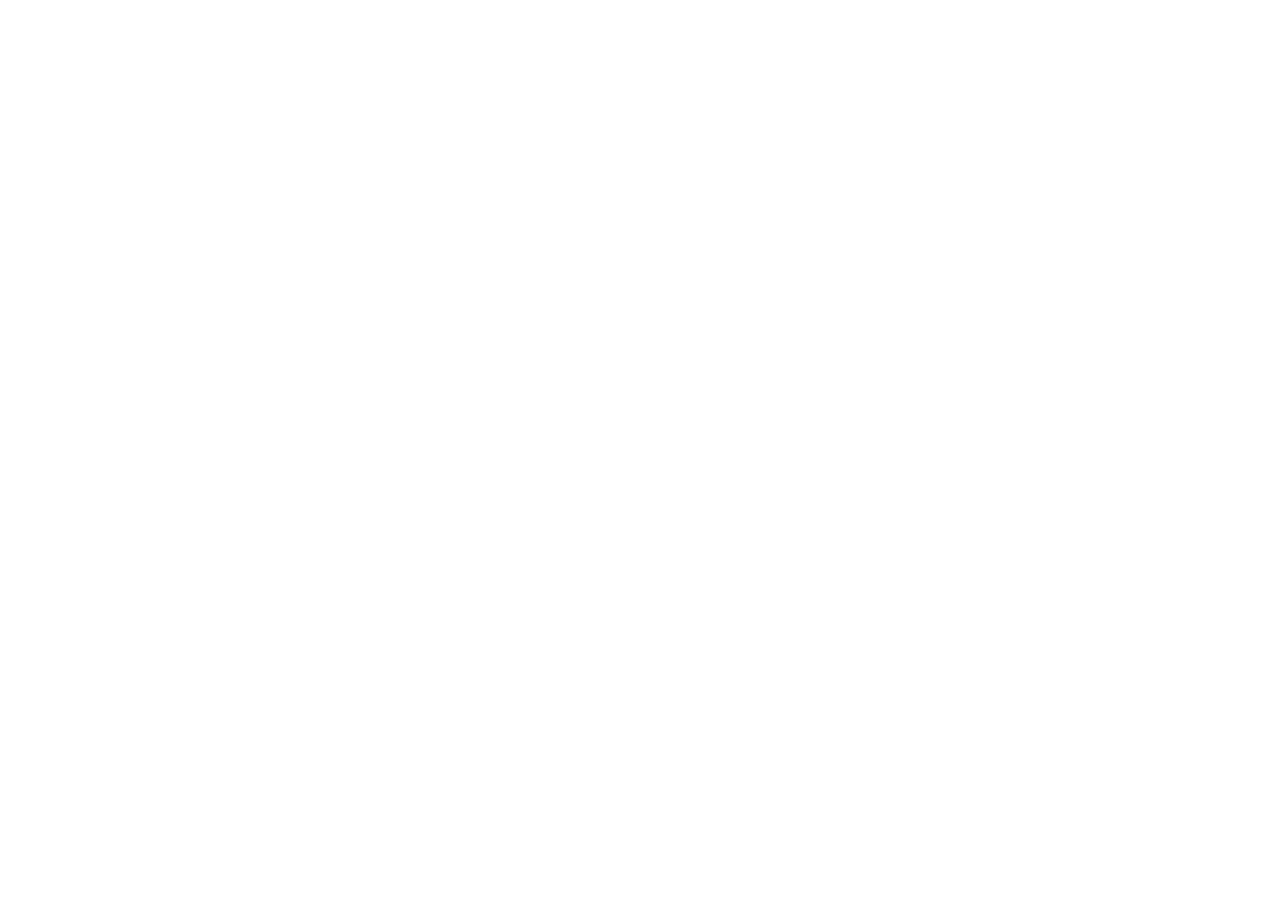
==== index.html @ d29e373d "iniciando repositorio" ====
<!DOCTYPE html>
<html lang="es">
  <head>
    <meta charset="utf-8">
    <meta name="viewport" content="width=device-width, initial-scale=1">
    <title>Estandar</title>
    <link href="http://fonts.googleapis.com/icon?family=Material+Icons" rel="stylesheet">
    <link type="text/css" rel="stylesheet" href="assets/css/materialize.min.css"  media="screen,projection"/>
    <link rel="stylesheet" href="assets/css/main.css">
  </head>
  <body>

    <script type="text/javascript" src="https://code.jquery.com/jquery-2.1.1.min.js"></script>
    <script type="text/javascript" src="assets/js/materialize.min.js"></script>
    <script type="text/javascript" src="assets/js/app.js"></script>
  </body>
</html>
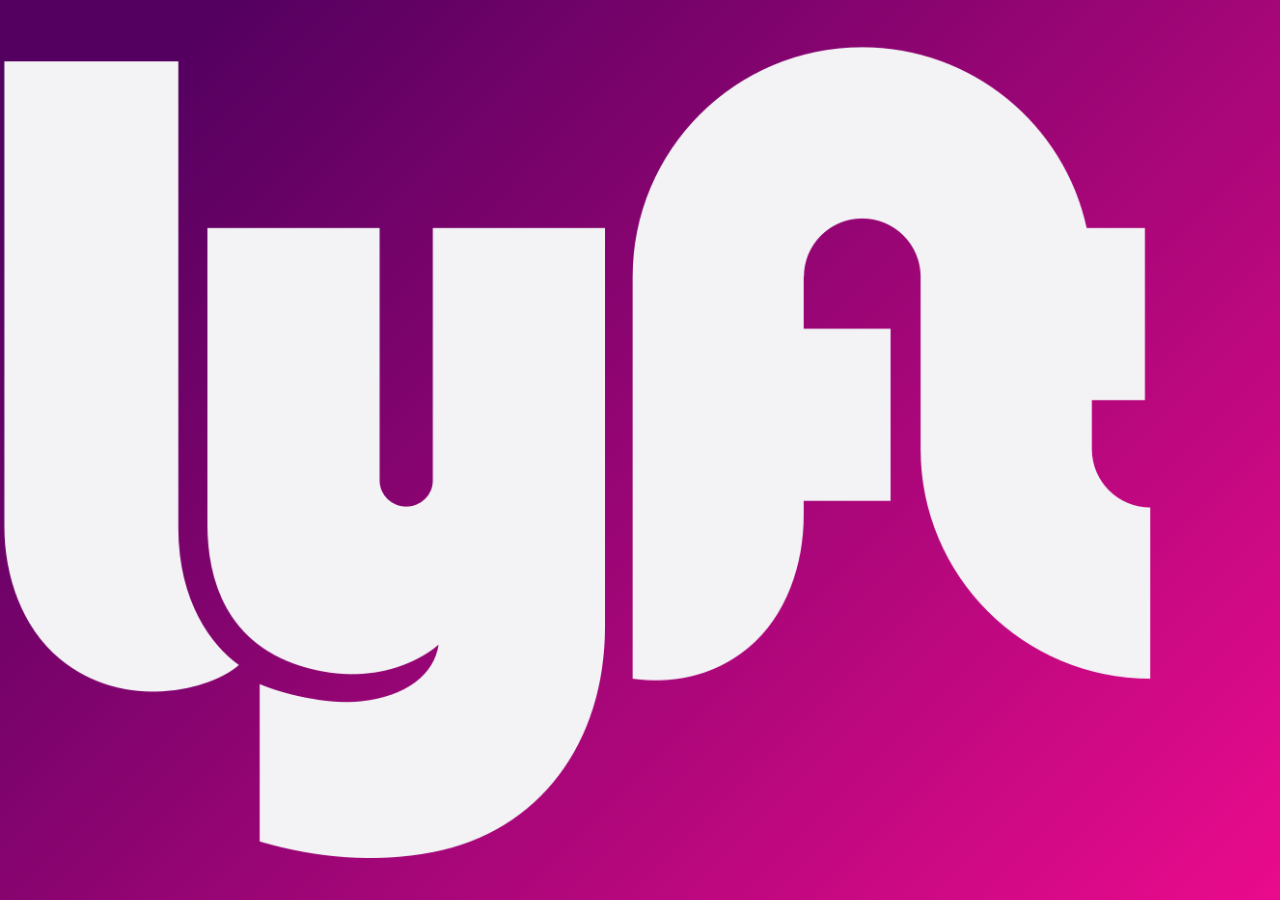
==== commit bc890592: "Agregada maquetación básica, muestra fondo de color y logo casi centrado" ====
--- a/index.html
+++ b/index.html
@@ -3,13 +3,17 @@
   <head>
     <meta charset="utf-8">
     <meta name="viewport" content="width=device-width, initial-scale=1">
-    <title>Estandar</title>
+    <title>Lyft-Steph app</title>
     <link href="http://fonts.googleapis.com/icon?family=Material+Icons" rel="stylesheet">
     <link type="text/css" rel="stylesheet" href="assets/css/materialize.min.css"  media="screen,projection"/>
     <link rel="stylesheet" href="assets/css/main.css">
   </head>
   <body>
 
+    <section class="miContenedor valign-wrapper">
+      <img  class="center-align" src="assets/images/logo-white.png" alt="LYFT">
+    </section>
+
     <script type="text/javascript" src="https://code.jquery.com/jquery-2.1.1.min.js"></script>
     <script type="text/javascript" src="assets/js/materialize.min.js"></script>
     <script type="text/javascript" src="assets/js/app.js"></script>
--- a/assets/css/main.css
+++ b/assets/css/main.css
@@ -0,0 +1,14 @@
+body{
+
+}
+
+img {
+  width: 90%;
+}
+
+.miContenedor {
+  box-sizing: border-box;
+  width: 100%;
+  height: 100vh;
+  background: -webkit-linear-gradient(-45deg, #530060 10%,#EA0B8C 100%);
+}
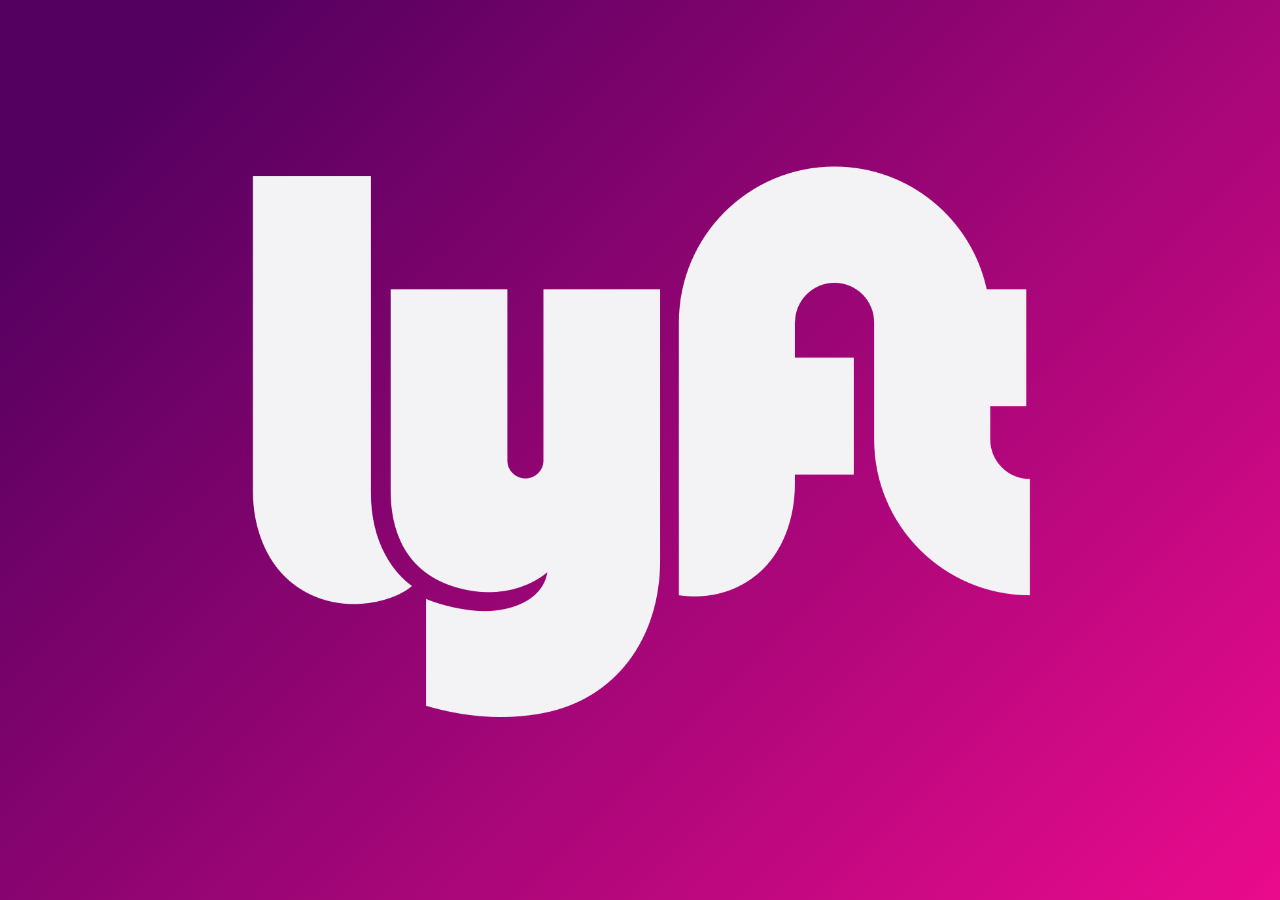
==== commit ef87ea5c: "Creada splash.html redireccionando a home.html" ====
--- a/index.html
+++ b/index.html
@@ -11,7 +11,11 @@
   <body>
 
     <section class="miContenedor valign-wrapper">
-      <img  class="center-align" src="assets/images/logo-white.png" alt="LYFT">
+      <div class="row">
+        <div class="col s8 offset-s2">
+          <img class="col s12"src="assets/images/logo-white.png" alt="LYFT">
+        </div>
+      </div>
     </section>
 
     <script type="text/javascript" src="https://code.jquery.com/jquery-2.1.1.min.js"></script>
--- a/assets/css/main.css
+++ b/assets/css/main.css
@@ -1,11 +1,3 @@
-body{
-
-}
-
-img {
-  width: 90%;
-}
-
 .miContenedor {
   box-sizing: border-box;
   width: 100%;
